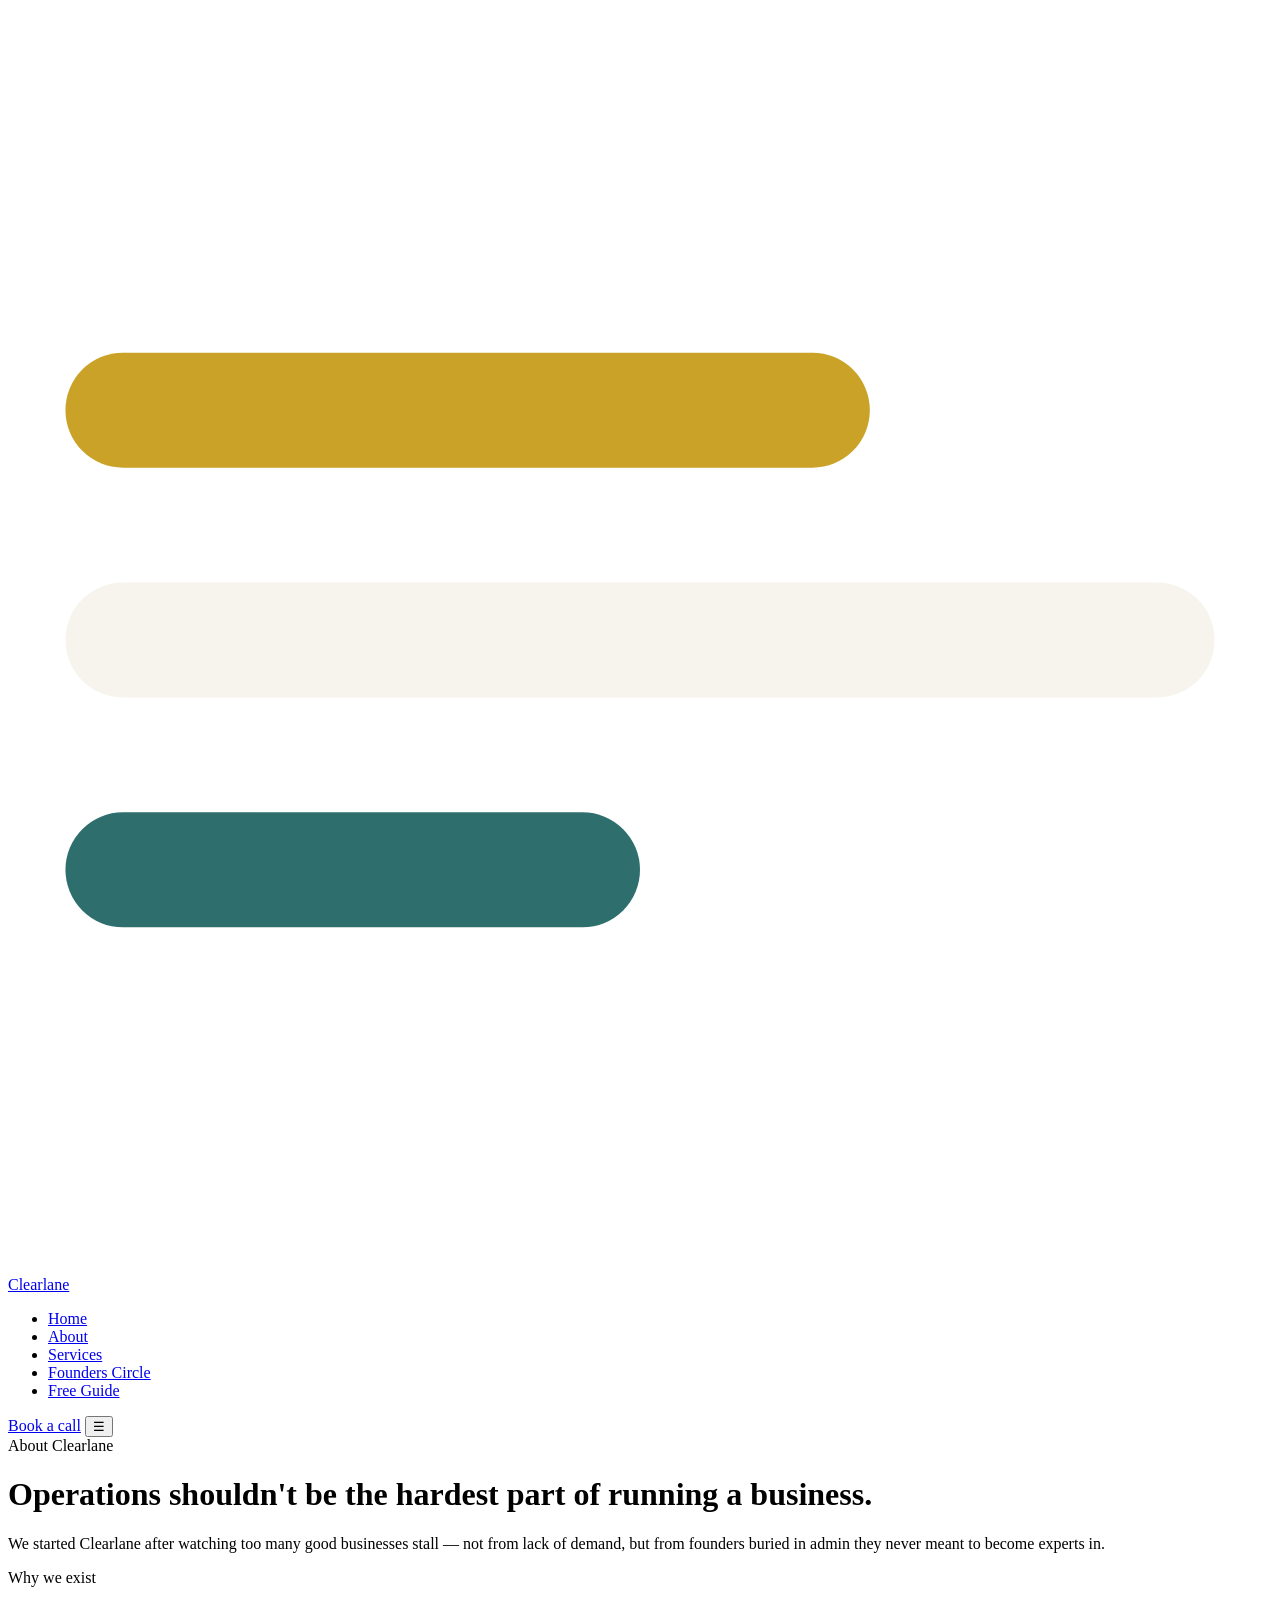
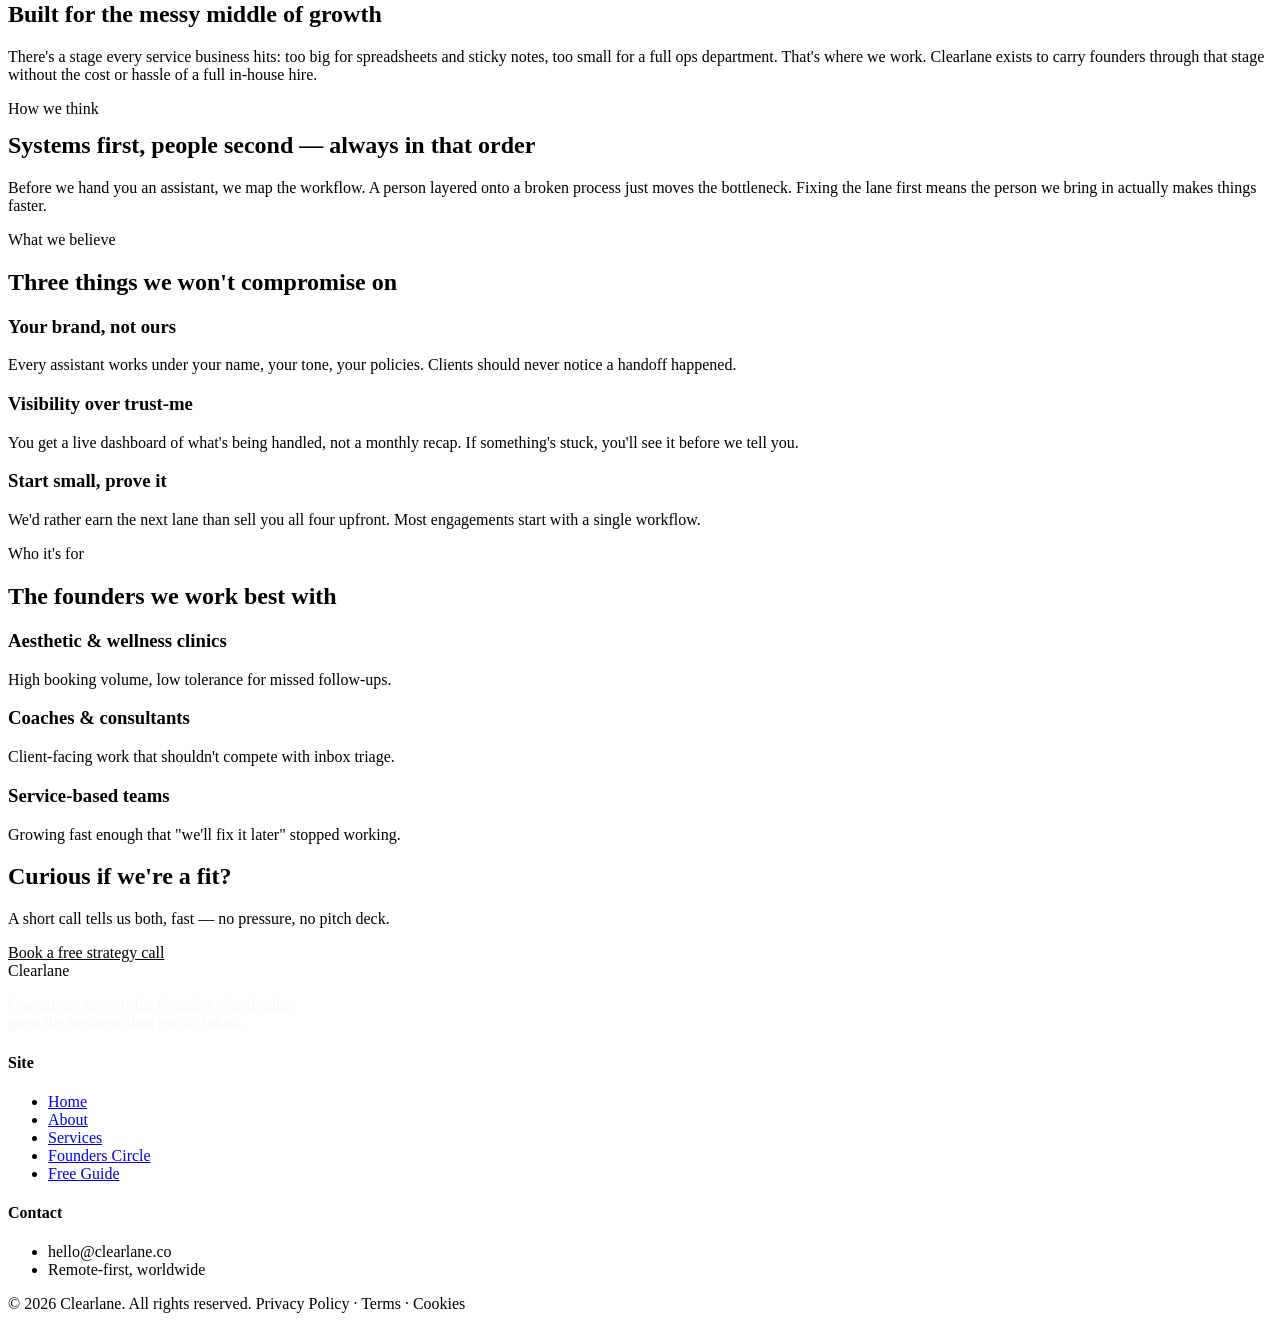
==== about.html @ 6a9074f5 "Add files via upload" ====
<!DOCTYPE html>
<html lang="en">
<head>
<meta charset="UTF-8">
<meta name="viewport" content="width=device-width, initial-scale=1.0">
<title>About — Clearlane</title>
<link rel="preconnect" href="https://fonts.googleapis.com">
<link href="https://fonts.googleapis.com/css2?family=Fraunces:ital,wght@0,500;0,600;1,500&family=Inter:wght@400;500;600;700&display=swap" rel="stylesheet">
<link rel="stylesheet" href="css/style.css">
</head>
<body>

<nav class="site-nav">
  <div class="wrap">
    <a href="index.html" class="brand">
      <svg class="brand-mark" viewBox="0 0 22 22" fill="none" xmlns="http://www.w3.org/2000/svg">
        <path d="M2 7H14" stroke="#C9A227" stroke-width="2" stroke-linecap="round"/>
        <path d="M2 11H20" stroke="#F7F4EE" stroke-width="2" stroke-linecap="round"/>
        <path d="M2 15H10" stroke="#2E6F6E" stroke-width="2" stroke-linecap="round"/>
      </svg>
      Clearlane
    </a>
    <ul class="nav-links">
      <li><a href="index.html">Home</a></li>
      <li><a href="about.html" class="active">About</a></li>
      <li><a href="services.html">Services</a></li>
      <li><a href="founders.html">Founders Circle</a></li>
      <li><a href="ebook.html">Free Guide</a></li>
    </ul>
    <div class="nav-right">
      <a href="contact.html" class="btn btn-ghost">Book a call</a>
      <button class="nav-toggle" aria-label="Menu">☰</button>
    </div>
  </div>
</nav>

<header class="page-header">
  <div class="wrap">
    <span class="eyebrow">About Clearlane</span>
    <h1>Operations shouldn't be the hardest part of running a business.</h1>
    <p class="lede">We started Clearlane after watching too many good businesses stall — not from lack of demand, but from founders buried in admin they never meant to become experts in.</p>
  </div>
</header>

<section>
  <div class="wrap grid-2">
    <div>
      <span class="eyebrow">Why we exist</span>
      <h2 style="margin-top:14px;">Built for the messy middle of growth</h2>
      <p class="lede" style="margin-top:18px;">There's a stage every service business hits: too big for spreadsheets and sticky notes, too small for a full ops department. That's where we work. Clearlane exists to carry founders through that stage without the cost or hassle of a full in-house hire.</p>
    </div>
    <div>
      <span class="eyebrow">How we think</span>
      <h2 style="margin-top:14px;">Systems first, people second — always in that order</h2>
      <p class="lede" style="margin-top:18px;">Before we hand you an assistant, we map the workflow. A person layered onto a broken process just moves the bottleneck. Fixing the lane first means the person we bring in actually makes things faster.</p>
    </div>
  </div>
</section>

<section class="section-alt">
  <div class="wrap">
    <div class="section-head">
      <span class="eyebrow">What we believe</span>
      <h2>Three things we won't compromise on</h2>
    </div>
    <div class="grid-3">
      <div class="card">
        <h3>Your brand, not ours</h3>
        <p>Every assistant works under your name, your tone, your policies. Clients should never notice a handoff happened.</p>
      </div>
      <div class="card">
        <h3>Visibility over trust-me</h3>
        <p>You get a live dashboard of what's being handled, not a monthly recap. If something's stuck, you'll see it before we tell you.</p>
      </div>
      <div class="card">
        <h3>Start small, prove it</h3>
        <p>We'd rather earn the next lane than sell you all four upfront. Most engagements start with a single workflow.</p>
      </div>
    </div>
  </div>
</section>

<section>
  <div class="wrap">
    <div class="section-head">
      <span class="eyebrow">Who it's for</span>
      <h2>The founders we work best with</h2>
    </div>
    <div class="grid-3">
      <div class="card"><h3>Aesthetic & wellness clinics</h3><p>High booking volume, low tolerance for missed follow-ups.</p></div>
      <div class="card"><h3>Coaches & consultants</h3><p>Client-facing work that shouldn't compete with inbox triage.</p></div>
      <div class="card"><h3>Service-based teams</h3><p>Growing fast enough that "we'll fix it later" stopped working.</p></div>
    </div>
  </div>
</section>

<div class="cta-banner">
  <div class="wrap">
    <h2>Curious if we're a fit?</h2>
    <p class="lede">A short call tells us both, fast — no pressure, no pitch deck.</p>
    <div class="hero-cta">
      <a href="contact.html" class="btn btn-primary" style="background:var(--gold); color:var(--ink);">Book a free strategy call</a>
    </div>
  </div>
</div>

<footer>
  <div class="wrap">
    <div class="footer-grid">
      <div>
        <div class="brand" style="color:var(--paper); margin-bottom:14px;">Clearlane</div>
        <p style="max-width:320px; color:rgba(247,244,238,0.65);">Operations support for founders who'd rather grow the business than run its inbox.</p>
      </div>
      <div>
        <h4>Site</h4>
        <ul>
          <li><a href="index.html">Home</a></li>
          <li><a href="about.html">About</a></li>
          <li><a href="services.html">Services</a></li>
          <li><a href="founders.html">Founders Circle</a></li>
          <li><a href="ebook.html">Free Guide</a></li>
        </ul>
      </div>
      <div>
        <h4>Contact</h4>
        <ul>
          <li>hello@clearlane.co</li>
          <li>Remote-first, worldwide</li>
        </ul>
      </div>
    </div>
    <div class="footer-bottom">
      <span>© 2026 Clearlane. All rights reserved.</span>
      <span>Privacy Policy · Terms · Cookies</span>
    </div>
  </div>
</footer>

<script src="js/main.js"></script>
</body>
</html>
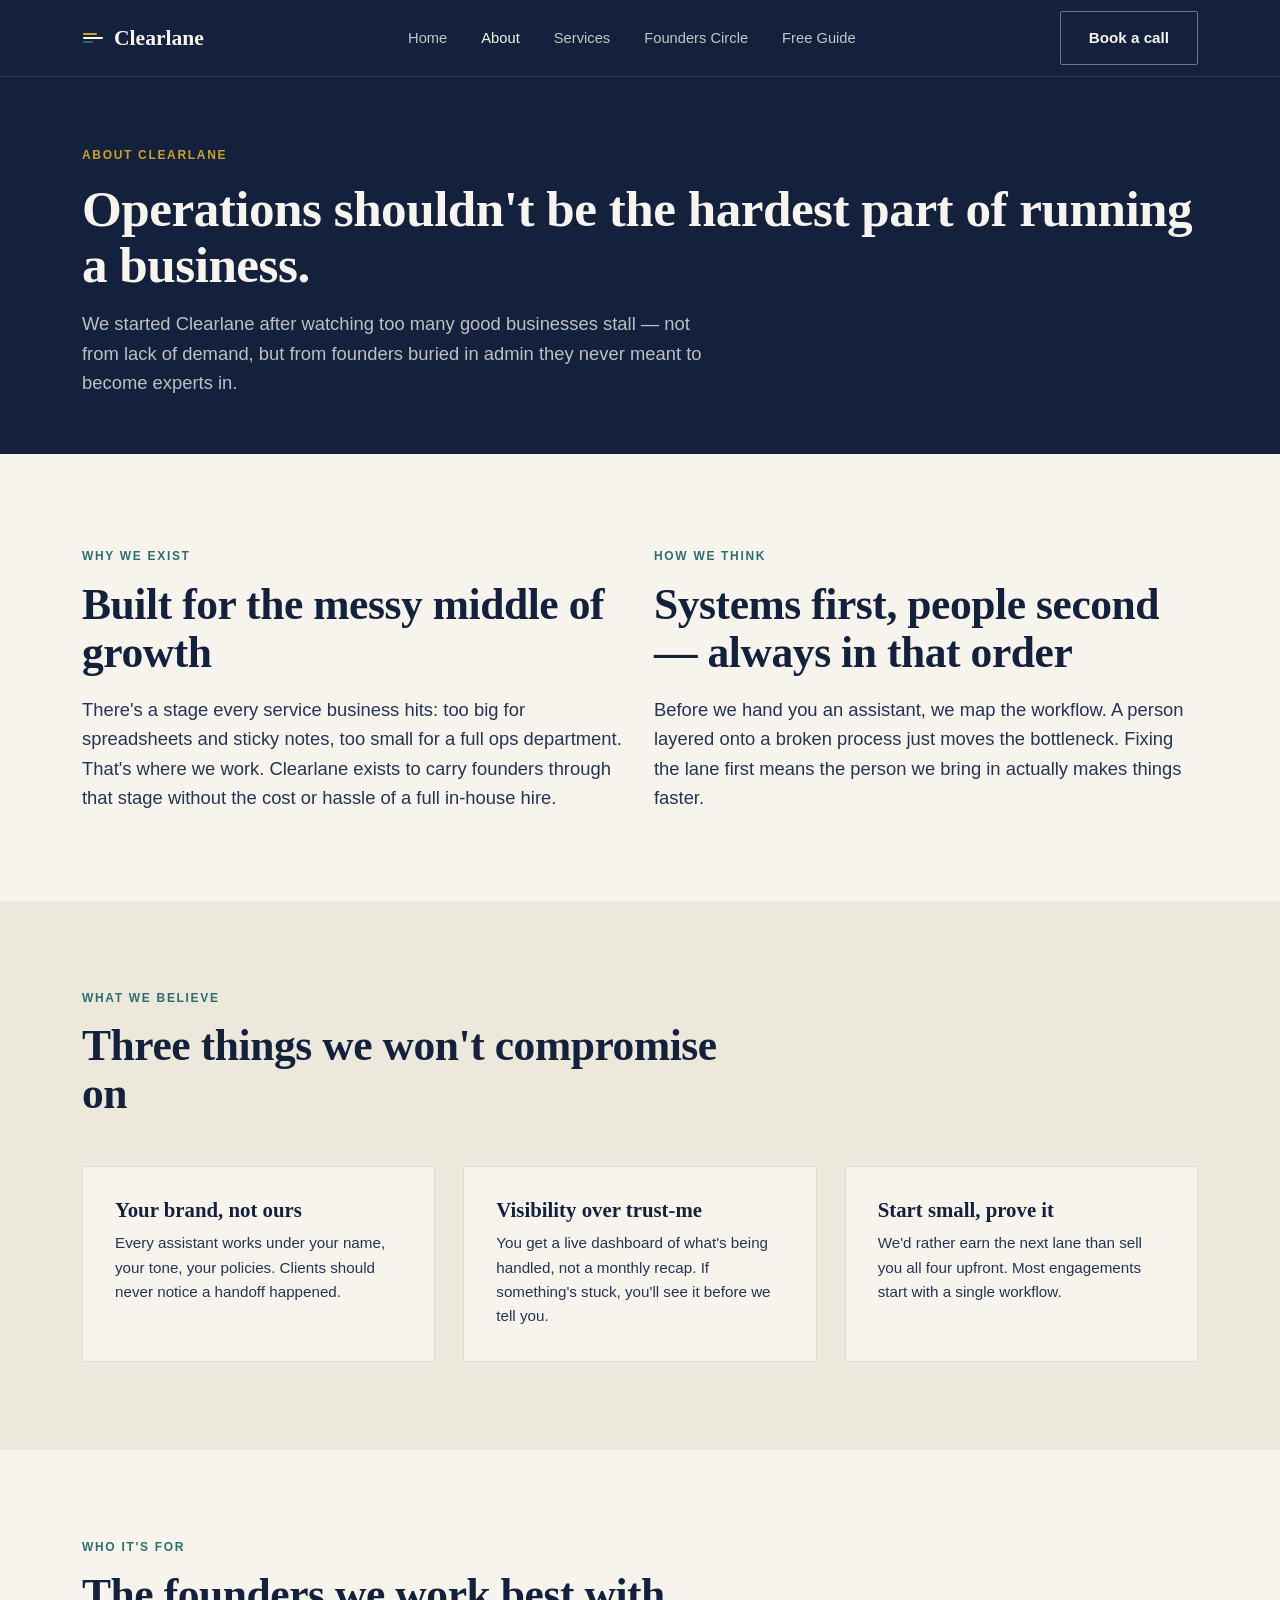
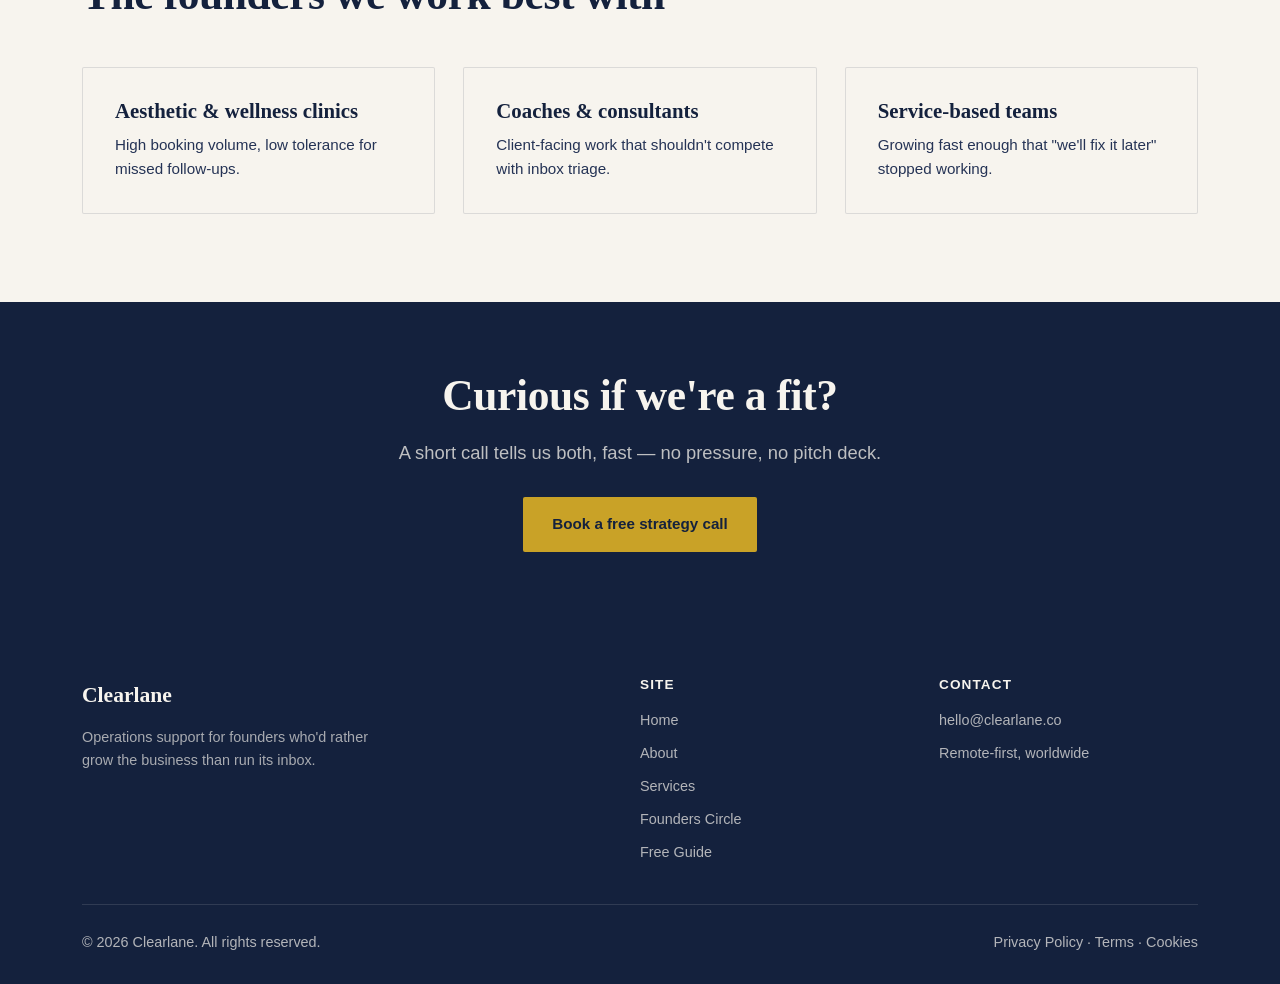
==== commit 98c418f0: "Update about.html" ====
--- a/about.html
+++ b/about.html
@@ -6,7 +6,7 @@
 <title>About — Clearlane</title>
 <link rel="preconnect" href="https://fonts.googleapis.com">
 <link href="https://fonts.googleapis.com/css2?family=Fraunces:ital,wght@0,500;0,600;1,500&family=Inter:wght@400;500;600;700&display=swap" rel="stylesheet">
-<link rel="stylesheet" href="css/style.css">
+<link rel="stylesheet" href="style.css">
 </head>
 <body>
 
@@ -136,6 +136,6 @@
   </div>
 </footer>
 
-<script src="js/main.js"></script>
+<script src="main.js"></script>
 </body>
 </html>
--- a/style.css
+++ b/style.css
@@ -0,0 +1,358 @@
+/* ============================================================
+   Clearlane — brand tokens
+   Ink navy + warm paper + gold signal + teal accent
+   Display: Fraunces (characterful serif) / Body: Inter
+   ============================================================ */
+
+:root {
+  --ink: #14213D;
+  --ink-soft: #253355;
+  --paper: #F7F4EE;
+  --paper-dim: #EDE8DC;
+  --gold: #C9A227;
+  --teal: #2E6F6E;
+  --slate: #7C8798;
+  --line: rgba(20, 33, 61, 0.12);
+  --line-strong: rgba(20, 33, 61, 0.28);
+
+  --font-display: "Fraunces", Georgia, serif;
+  --font-body: "Inter", -apple-system, BlinkMacSystemFont, "Segoe UI", sans-serif;
+
+  --max: 1180px;
+  --radius: 2px;
+}
+
+* { box-sizing: border-box; }
+html { scroll-behavior: smooth; }
+
+body {
+  margin: 0;
+  background: var(--paper);
+  color: var(--ink);
+  font-family: var(--font-body);
+  font-size: 16px;
+  line-height: 1.6;
+  -webkit-font-smoothing: antialiased;
+}
+
+@media (prefers-reduced-motion: reduce) {
+  html { scroll-behavior: auto; }
+  * { animation-duration: 0.01ms !important; animation-iteration-count: 1 !important; transition-duration: 0.01ms !important; }
+}
+
+a { color: inherit; text-decoration: none; }
+img { max-width: 100%; display: block; }
+button { font-family: inherit; cursor: pointer; }
+
+.wrap {
+  max-width: var(--max);
+  margin: 0 auto;
+  padding: 0 32px;
+}
+
+h1, h2, h3, h4 {
+  font-family: var(--font-display);
+  font-weight: 600;
+  line-height: 1.1;
+  margin: 0;
+}
+
+h1 { font-size: clamp(2.6rem, 5vw, 4.4rem); letter-spacing: -0.01em; }
+h2 { font-size: clamp(1.9rem, 3.4vw, 2.8rem); letter-spacing: -0.01em; }
+h3 { font-size: 1.3rem; }
+
+p { margin: 0; }
+
+.eyebrow {
+  font-family: var(--font-body);
+  font-size: 0.75rem;
+  font-weight: 600;
+  letter-spacing: 0.14em;
+  text-transform: uppercase;
+  color: var(--teal);
+}
+
+.lede {
+  font-size: 1.15rem;
+  color: var(--ink-soft);
+  max-width: 620px;
+}
+
+/* ---------- Buttons ---------- */
+.btn {
+  display: inline-flex;
+  align-items: center;
+  gap: 8px;
+  padding: 14px 28px;
+  border-radius: var(--radius);
+  font-weight: 600;
+  font-size: 0.95rem;
+  border: 1px solid transparent;
+  transition: transform 0.15s ease, background 0.15s ease, color 0.15s ease, border-color 0.15s ease;
+}
+.btn:hover { transform: translateY(-1px); }
+.btn:focus-visible { outline: 2px solid var(--gold); outline-offset: 2px; }
+
+.btn-primary { background: var(--ink); color: var(--paper); }
+.btn-primary:hover { background: var(--teal); }
+
+.btn-ghost { background: transparent; color: var(--paper); border-color: rgba(247,244,238,0.4); }
+.btn-ghost:hover { border-color: var(--gold); color: var(--gold); }
+
+.btn-outline { background: transparent; color: var(--ink); border-color: var(--line-strong); }
+.btn-outline:hover { border-color: var(--ink); }
+
+/* ---------- Nav ---------- */
+.site-nav {
+  position: sticky;
+  top: 0;
+  z-index: 50;
+  background: var(--ink);
+  border-bottom: 1px solid rgba(247,244,238,0.1);
+}
+.site-nav .wrap {
+  display: flex;
+  align-items: center;
+  justify-content: space-between;
+  height: 76px;
+}
+.brand {
+  font-family: var(--font-display);
+  font-size: 1.35rem;
+  font-weight: 600;
+  color: var(--paper);
+  display: flex;
+  align-items: center;
+  gap: 10px;
+}
+.brand-mark {
+  width: 22px; height: 22px;
+  flex-shrink: 0;
+}
+.nav-links {
+  display: flex;
+  gap: 34px;
+  list-style: none;
+  margin: 0; padding: 0;
+}
+.nav-links a {
+  color: rgba(247,244,238,0.78);
+  font-size: 0.92rem;
+  font-weight: 500;
+  transition: color 0.15s ease;
+}
+.nav-links a:hover, .nav-links a.active { color: var(--paper); }
+.nav-right { display: flex; align-items: center; gap: 28px; }
+.nav-toggle { display: none; background: none; border: none; color: var(--paper); }
+
+@media (max-width: 860px) {
+  .nav-links { display: none; }
+  .nav-toggle { display: block; }
+}
+
+/* ---------- Hero ---------- */
+.hero {
+  background: var(--ink);
+  color: var(--paper);
+  position: relative;
+  overflow: hidden;
+  padding: 90px 0 70px;
+}
+.hero .wrap { position: relative; z-index: 2; }
+.hero-eyebrow { color: var(--gold); }
+.hero h1 { color: var(--paper); margin-top: 18px; max-width: 780px; }
+.hero h1 em { font-style: italic; color: var(--gold); }
+.hero .lede { color: rgba(247,244,238,0.75); margin-top: 22px; }
+.hero-cta { margin-top: 36px; display: flex; gap: 16px; flex-wrap: wrap; }
+
+/* lane graphic signature */
+.lanes {
+  position: absolute;
+  inset: 0;
+  z-index: 1;
+  opacity: 0.5;
+  pointer-events: none;
+}
+.lane-row {
+  position: absolute;
+  left: 0; right: 0;
+  height: 1px;
+  background: rgba(247,244,238,0.14);
+}
+.lane-dash {
+  position: absolute;
+  height: 1px;
+  width: 60px;
+  background: var(--gold);
+  animation: lane-travel 7s linear infinite;
+}
+@keyframes lane-travel {
+  from { left: -80px; }
+  to { left: 110%; }
+}
+
+/* ---------- Sections ---------- */
+section { padding: 88px 0; }
+.section-tight { padding: 64px 0; }
+.section-alt { background: var(--paper-dim); }
+.section-ink { background: var(--ink); color: var(--paper); }
+.section-head { max-width: 680px; margin-bottom: 48px; }
+.section-head .eyebrow { display: block; margin-bottom: 14px; }
+
+/* ---------- Lane steps (process) ---------- */
+.lane-steps {
+  display: grid;
+  grid-template-columns: repeat(4, 1fr);
+  gap: 0;
+  border-top: 1px solid var(--line-strong);
+  border-bottom: 1px solid var(--line-strong);
+}
+.lane-step {
+  padding: 32px 28px;
+  border-right: 1px solid var(--line);
+  position: relative;
+}
+.lane-step:last-child { border-right: none; }
+.lane-tag {
+  font-family: var(--font-body);
+  font-size: 0.75rem;
+  font-weight: 700;
+  letter-spacing: 0.1em;
+  color: var(--gold);
+  text-transform: uppercase;
+}
+.lane-step h3 { margin-top: 12px; }
+.lane-step p { margin-top: 10px; color: var(--ink-soft); font-size: 0.95rem; }
+
+@media (max-width: 860px) {
+  .lane-steps { grid-template-columns: 1fr; }
+  .lane-step { border-right: none; border-bottom: 1px solid var(--line); }
+}
+
+/* ---------- Cards ---------- */
+.grid-3 {
+  display: grid;
+  grid-template-columns: repeat(3, 1fr);
+  gap: 28px;
+}
+.grid-2 {
+  display: grid;
+  grid-template-columns: repeat(2, 1fr);
+  gap: 28px;
+}
+@media (max-width: 860px) {
+  .grid-3, .grid-2 { grid-template-columns: 1fr; }
+}
+
+.card {
+  background: var(--paper);
+  border: 1px solid var(--line);
+  padding: 32px;
+  border-radius: var(--radius);
+}
+.card .icon {
+  width: 40px; height: 40px;
+  margin-bottom: 20px;
+  color: var(--teal);
+}
+.card h3 { margin-bottom: 10px; }
+.card p { color: var(--ink-soft); font-size: 0.95rem; }
+
+/* ---------- Stats ---------- */
+.stat-row {
+  display: grid;
+  grid-template-columns: repeat(3, 1fr);
+  gap: 28px;
+}
+.stat { border-left: 2px solid var(--gold); padding-left: 20px; }
+.stat .num { font-family: var(--font-display); font-size: 2.6rem; color: var(--paper); }
+.stat .label { color: rgba(247,244,238,0.7); font-size: 0.92rem; margin-top: 6px; }
+@media (max-width: 860px) { .stat-row { grid-template-columns: 1fr; gap: 32px; } }
+
+/* ---------- Testimonials ---------- */
+.testi {
+  background: var(--paper);
+  border: 1px solid var(--line);
+  padding: 30px;
+  border-radius: var(--radius);
+}
+.testi p.quote { font-family: var(--font-display); font-size: 1.15rem; font-style: italic; color: var(--ink); }
+.testi .who { margin-top: 18px; font-size: 0.88rem; color: var(--slate); font-weight: 600; }
+
+/* ---------- FAQ ---------- */
+.faq-item {
+  border-bottom: 1px solid var(--line);
+  padding: 22px 0;
+}
+.faq-q {
+  display: flex;
+  justify-content: space-between;
+  align-items: center;
+  cursor: pointer;
+  font-weight: 600;
+  font-size: 1.02rem;
+}
+.faq-q .plus { color: var(--gold); font-size: 1.3rem; transition: transform 0.2s ease; }
+.faq-item[open] .plus { transform: rotate(45deg); }
+.faq-a { color: var(--ink-soft); margin-top: 14px; font-size: 0.95rem; max-width: 640px; }
+
+/* ---------- CTA banner ---------- */
+.cta-banner {
+  background: var(--ink);
+  color: var(--paper);
+  padding: 70px 0;
+  text-align: center;
+}
+.cta-banner h2 { color: var(--paper); }
+.cta-banner p.lede { margin: 18px auto 0; color: rgba(247,244,238,0.75); }
+.cta-banner .hero-cta { justify-content: center; margin-top: 30px; }
+
+/* ---------- Footer ---------- */
+footer {
+  background: var(--ink);
+  color: rgba(247,244,238,0.7);
+  padding: 56px 0 30px;
+  font-size: 0.9rem;
+}
+.footer-grid {
+  display: grid;
+  grid-template-columns: 2fr 1fr 1fr;
+  gap: 40px;
+  padding-bottom: 40px;
+  border-bottom: 1px solid rgba(247,244,238,0.12);
+}
+.footer-grid h4 { color: var(--paper); font-size: 0.85rem; letter-spacing: 0.08em; text-transform: uppercase; font-family: var(--font-body); margin-bottom: 16px; }
+.footer-grid ul { list-style: none; margin: 0; padding: 0; display: flex; flex-direction: column; gap: 10px; }
+.footer-grid a:hover { color: var(--gold); }
+.footer-bottom {
+  display: flex;
+  justify-content: space-between;
+  padding-top: 26px;
+  flex-wrap: wrap;
+  gap: 12px;
+}
+@media (max-width: 860px) {
+  .footer-grid { grid-template-columns: 1fr; }
+}
+
+/* ---------- Page header (inner pages) ---------- */
+.page-header {
+  background: var(--ink);
+  color: var(--paper);
+  padding: 64px 0 56px;
+}
+.page-header .eyebrow { color: var(--gold); }
+.page-header h1 { color: var(--paper); margin-top: 14px; font-size: clamp(2.2rem, 4vw, 3.2rem); }
+.page-header .lede { color: rgba(247,244,238,0.75); margin-top: 16px; }
+
+/* ---------- Misc ---------- */
+.divider { height: 1px; background: var(--line); border: none; margin: 0; }
+.pill {
+  display: inline-block;
+  padding: 6px 14px;
+  border: 1px solid var(--line-strong);
+  border-radius: 999px;
+  font-size: 0.8rem;
+  font-weight: 600;
+  color: var(--ink-soft);
+}
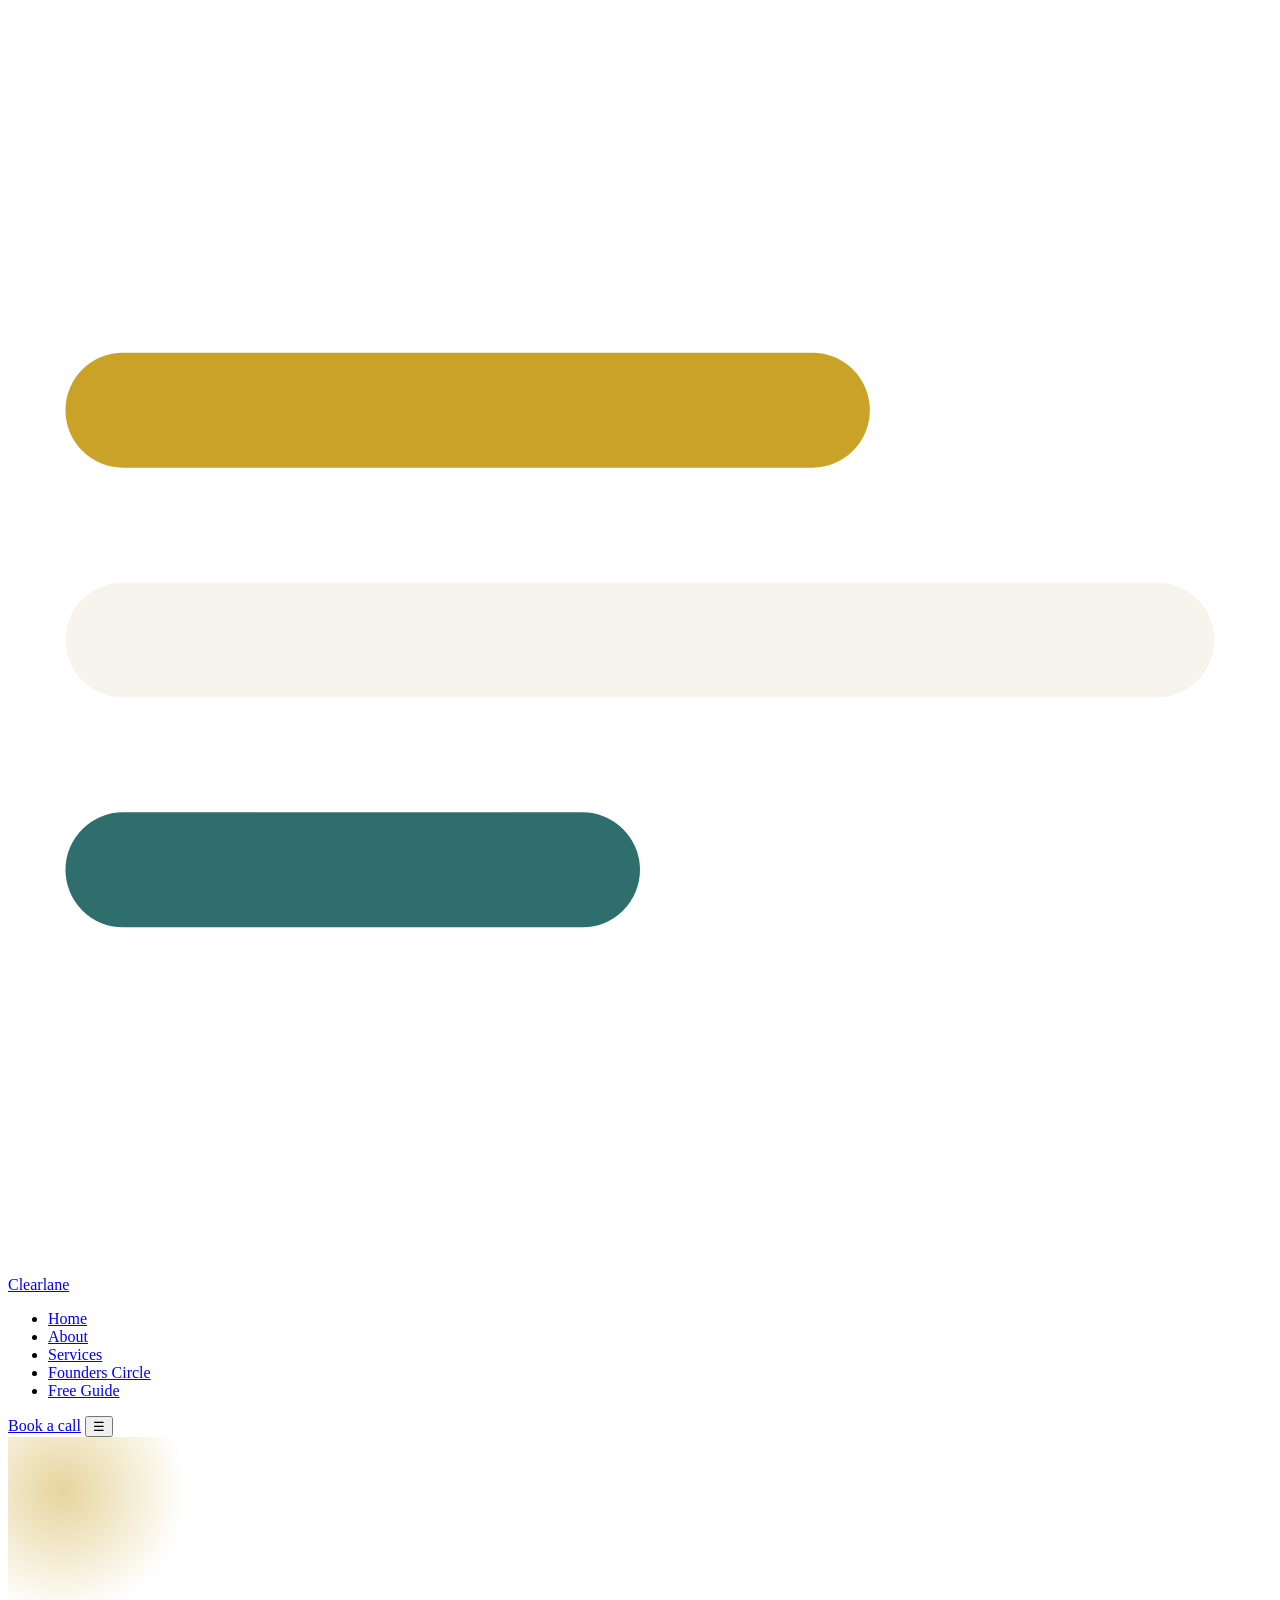
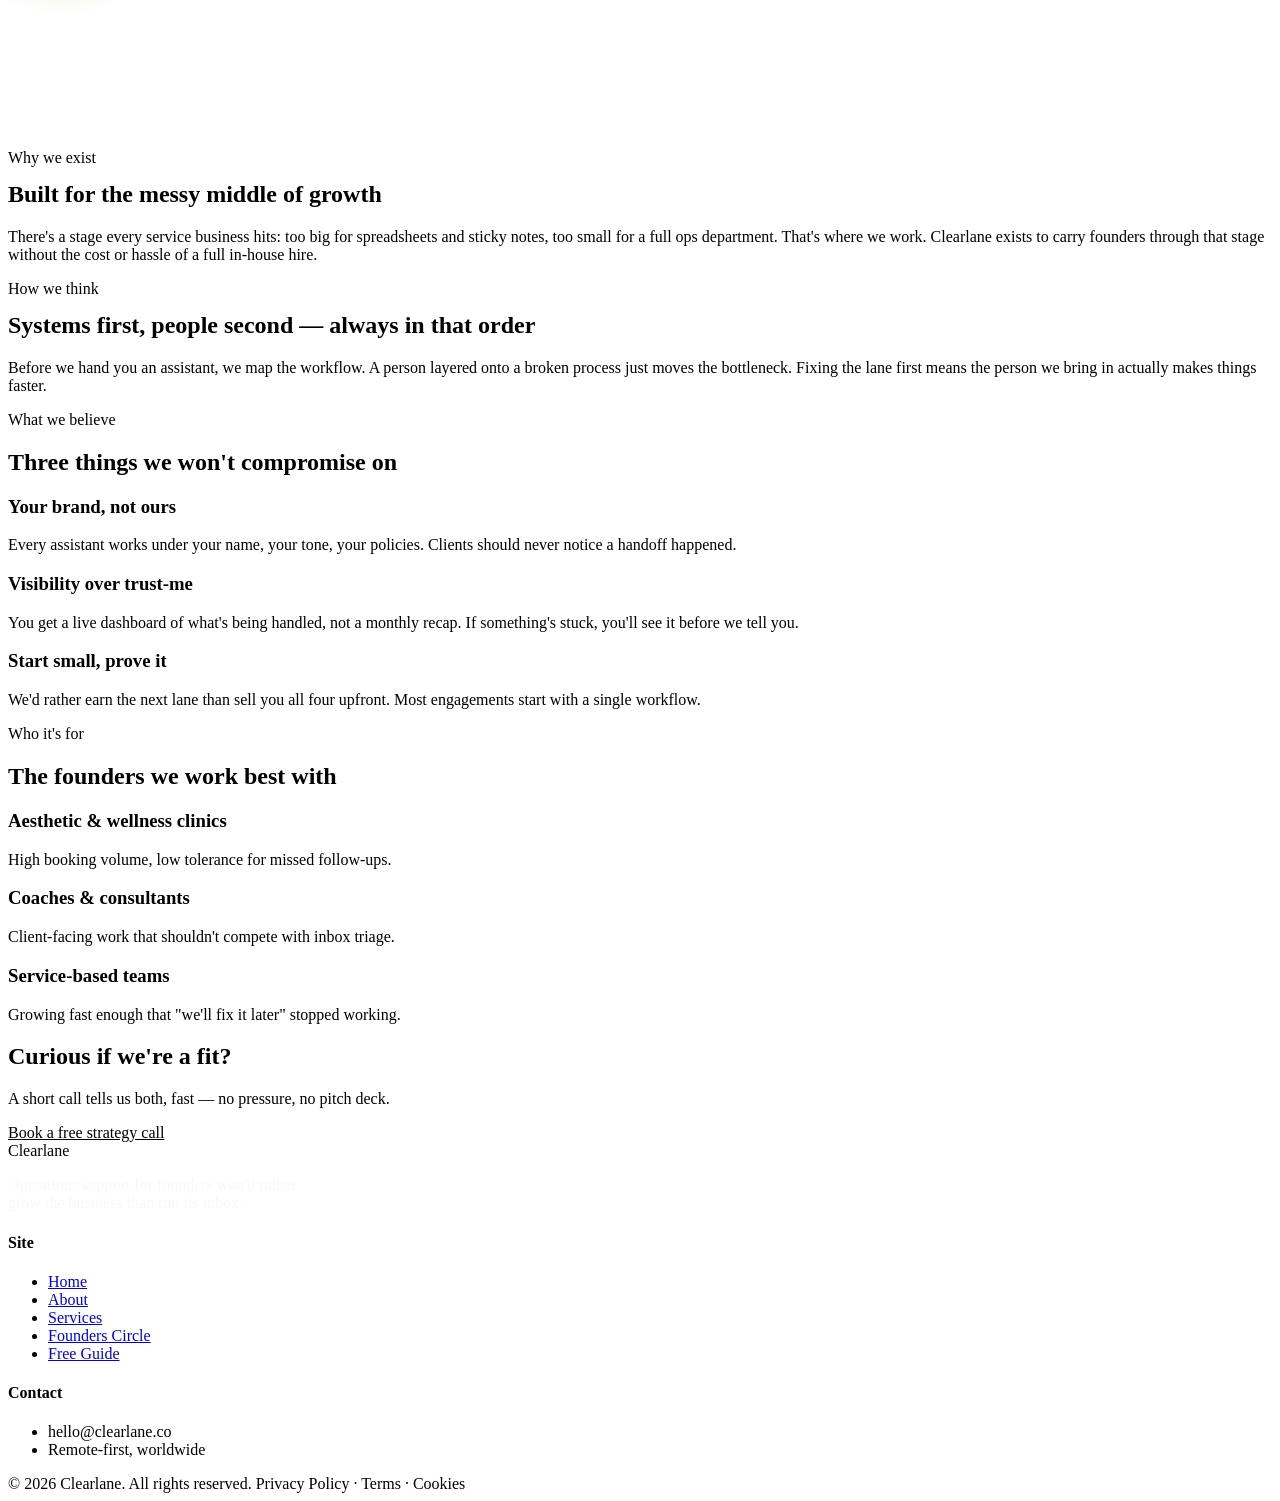
==== commit 9ddb1c74: "Add files via upload" ====
--- a/about.html
+++ b/about.html
@@ -6,7 +6,7 @@
 <title>About — Clearlane</title>
 <link rel="preconnect" href="https://fonts.googleapis.com">
 <link href="https://fonts.googleapis.com/css2?family=Fraunces:ital,wght@0,500;0,600;1,500&family=Inter:wght@400;500;600;700&display=swap" rel="stylesheet">
-<link rel="stylesheet" href="style.css">
+<link rel="stylesheet" href="css/style.css">
 </head>
 <body>
 
@@ -34,8 +34,9 @@
   </div>
 </nav>
 
-<header class="page-header">
-  <div class="wrap">
+<header class="page-header" style="position:relative; overflow:hidden;">
+  <div class="float-shape" style="width:180px; height:180px; top:-20%; right:6%; background:radial-gradient(circle at 30% 30%, rgba(201,162,39,0.45), transparent 70%); animation-duration:8s;"></div>
+  <div class="wrap" style="opacity:0; animation:word-in 0.6s cubic-bezier(0.16,1,0.3,1) forwards; animation-delay:0.1s; position:relative; z-index:2;">
     <span class="eyebrow">About Clearlane</span>
     <h1>Operations shouldn't be the hardest part of running a business.</h1>
     <p class="lede">We started Clearlane after watching too many good businesses stall — not from lack of demand, but from founders buried in admin they never meant to become experts in.</p>
@@ -59,11 +60,11 @@
 
 <section class="section-alt">
   <div class="wrap">
-    <div class="section-head">
+    <div class="section-head reveal">
       <span class="eyebrow">What we believe</span>
       <h2>Three things we won't compromise on</h2>
     </div>
-    <div class="grid-3">
+    <div class="grid-3 reveal-stagger">
       <div class="card">
         <h3>Your brand, not ours</h3>
         <p>Every assistant works under your name, your tone, your policies. Clients should never notice a handoff happened.</p>
@@ -82,11 +83,11 @@
 
 <section>
   <div class="wrap">
-    <div class="section-head">
+    <div class="section-head reveal">
       <span class="eyebrow">Who it's for</span>
       <h2>The founders we work best with</h2>
     </div>
-    <div class="grid-3">
+    <div class="grid-3 reveal-stagger">
       <div class="card"><h3>Aesthetic & wellness clinics</h3><p>High booking volume, low tolerance for missed follow-ups.</p></div>
       <div class="card"><h3>Coaches & consultants</h3><p>Client-facing work that shouldn't compete with inbox triage.</p></div>
       <div class="card"><h3>Service-based teams</h3><p>Growing fast enough that "we'll fix it later" stopped working.</p></div>
@@ -136,6 +137,6 @@
   </div>
 </footer>
 
-<script src="main.js"></script>
+<script src="js/main.js"></script>
 </body>
 </html>
